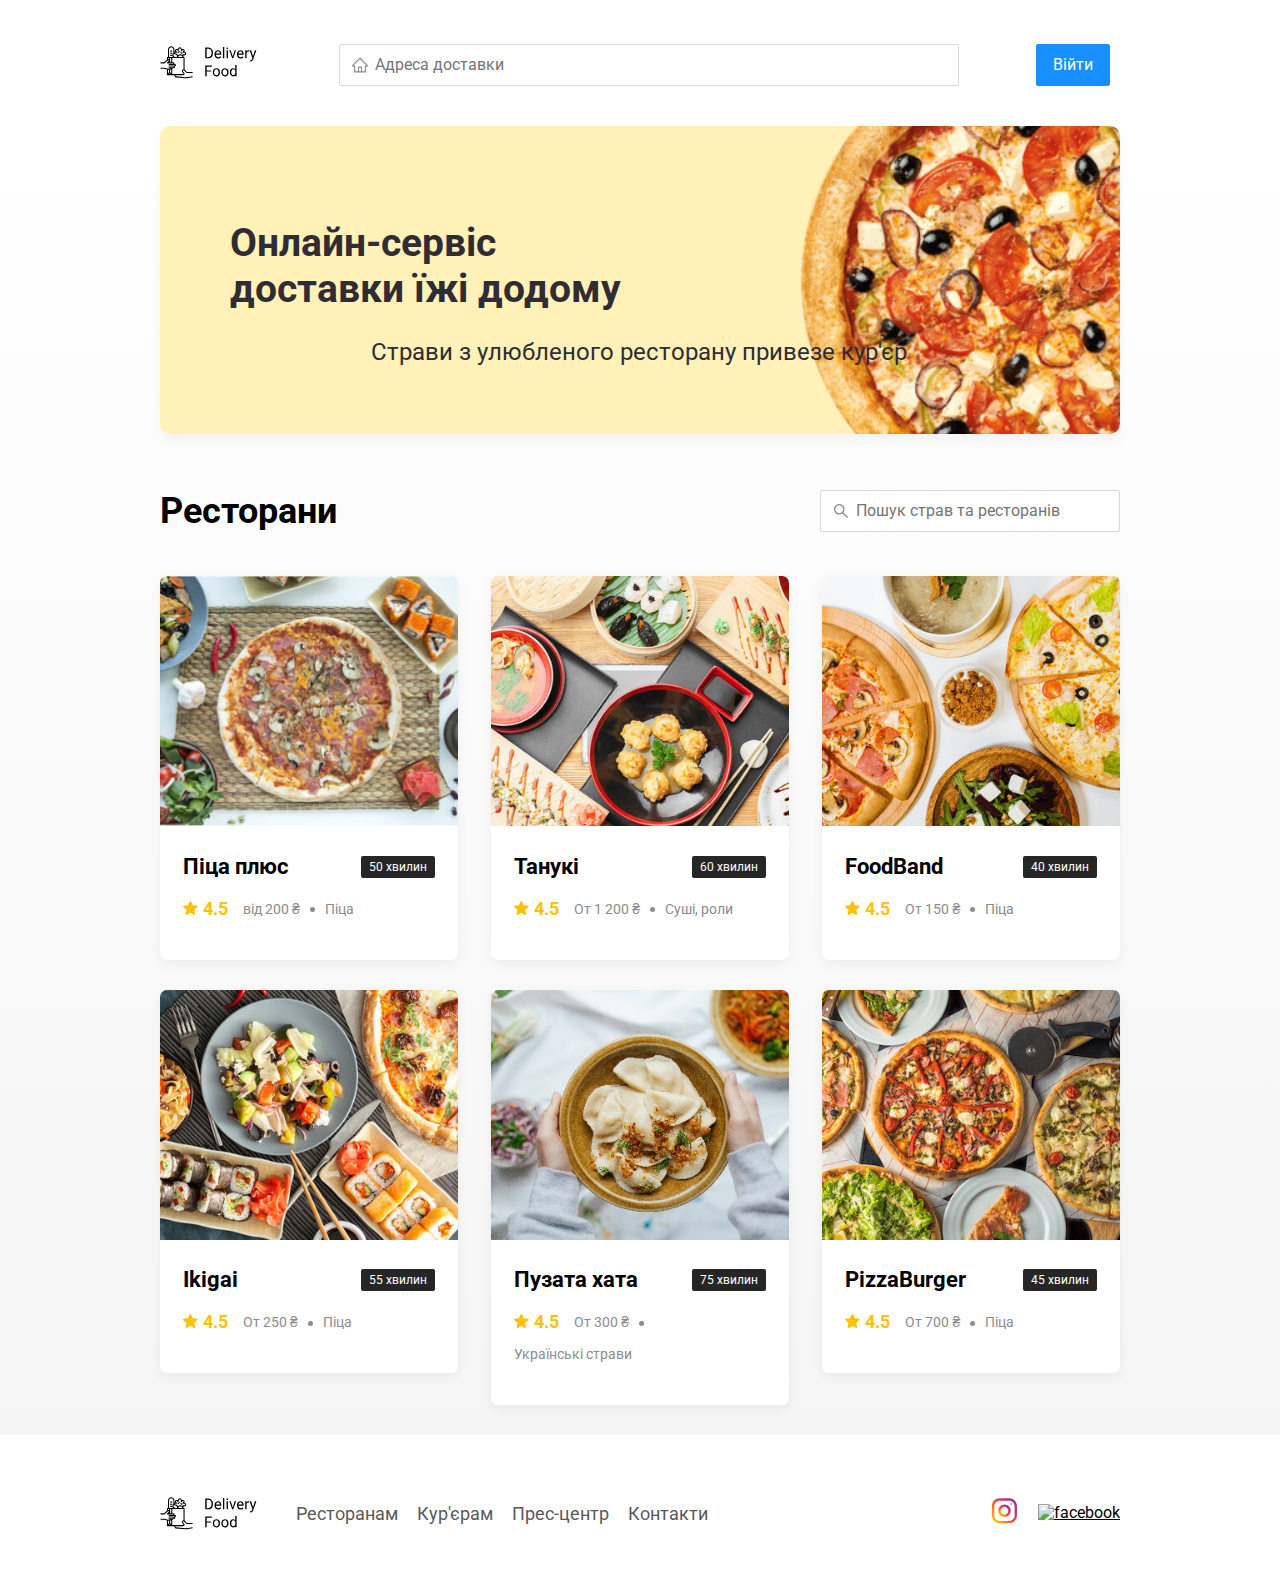
==== index.html @ c4ebf821 "Initial commit" ====
<!DOCTYPE html>
<html lang="uk">

<head>
	<meta charset="UTF-8" />
	<meta name="viewport" content="width=device-width, initial-scale=1.0" />
	<title>Delivery Food — доставка їжі додому</title>
	<link href="https://fonts.googleapis.com/css?family=Roboto:400,700&display=swap&subset=cyrillic" rel="stylesheet" />
	<link rel="stylesheet" href="css/normalize.css" />
	<link rel="stylesheet" href="css/style.css" />
	<script src="./js/main.js" defer></script>
</head>

<body>
	<div class="container">
		<header class="header">
			<a class="logo">
				<img src="img/icon/logo.svg" alt="Logo" />
			</a>
			<label class="address">
				<input type="text" class="input input-address" placeholder="Адреса доставки" />
			</label>
			<div class="buttons">
				<span class="user-name"></span>
				<button class="button button-primary button-auth">
					<span class="button-auth-svg"></span>
					<span class="button-text">Війти</span>
				</button>
				<button class="button button-cart" id="cart-button">
					<span class="button-cart-svg"></span>
					<span class="button-text">Кошик</span>
				</button>
				<button class="button button-primary button-out">
					<span class="button-text">Вийти</span>
					<span class="button-out-svg"></span>
				</button>
			</div>
		</header>
	</div>
	<!-- /.container  -->

	<main class="main">
		<div class="container">
			<section class="container-promo">
				<section class="promo pizza">
					<h1 class="promo-title">Онлайн-сервіс <br />доставки їжі додому</h1>
					<p class="promo-text">
						Страви з улюбленого ресторану привезе кур'єр
					</p>
				</section>
				<!-- <section class="promo kebab">
					<h1 class="promo-title">Шашлики <br> зі знижкою 35%</h1>
					<p class="promo-text">
						Закажіть шашлики у будь-якому ресторані до 24 серпня та отримайте знижку за промокодом VIVAT
					</p>
				</section>
				<section class="promo vegetables">
					<h1 class="promo-title">Знижка 20% на всю іжу <br> за промокодом LOVE.JS</h1>
					<p class="promo-text">
						Страву з ресторану привезуть разом із двома подарунковими книгами по фронтендуторана привезут вместе с двумя подарочными книгами по фронтенду
					</p>
				</section>
				<section class="promo sushi">
					<h1 class="promo-title">Сети зі знижкою до 30% <br> у ресторанах</h1>
					<p class="promo-text">
						Знижки на сети до 1 вересня за промокодом DADADA
					</p>
				</section> -->
			</section>
			<section class="restaurants">
				<div class="section-heading">
					<h2 class="section-title">Ресторани</h2>
					<label class="search">
						<input type="text" class="input input-search" placeholder="Пошук страв та ресторанів" />
					</label>
				</div>
				<div class="cards cards-restaurants">
					<a href="restaurant.html" class="card card-restaurant">
						<img src="img/pizza-plus/preview.jpg" alt="image" class="card-image" />
						<div class="card-text">
							<div class="card-heading">
								<h3 class="card-title">Піца плюс</h3>
								<span class="card-tag tag">50 хвилин</span>
							</div>
							<!-- /.card-heading -->
							<div class="card-info">
								<div class="rating">
									4.5
								</div>
								<div class="price">від 200 ₴</div>
								<div class="category">Піца</div>
							</div>
							<!-- /.card-info -->
						</div>
						<!-- /.card-text -->
					</a>
					<!-- /.card -->

					<a href="restaurant.html" class="card card-restaurant">
						<img src="img/tanuki/preview.jpg" alt="image" class="card-image" />
						<div class="card-text">
							<div class="card-heading">
								<h3 class="card-title">Танукі</h3>
								<span class="card-tag tag">60 хвилин</span>
							</div>
							<!-- /.card-heading -->
							<div class="card-info">
								<div class="rating">
									4.5
								</div>
								<div class="price">От 1 200 ₴</div>
								<div class="category">Суші, роли</div>
							</div>
							<!-- /.card-info -->
						</div>
						<!-- /.card-text -->
					</a>
					<!-- /.card -->

					<a href="restaurant.html" class="card card-restaurant">
						<img src="img/food-band/preview.jpg" alt="image" class="card-image" />
						<div class="card-text">
							<div class="card-heading">
								<h3 class="card-title">FoodBand</h3>
								<span class="card-tag tag">40 хвилин</span>
							</div>
							<!-- /.card-heading -->
							<div class="card-info">
								<div class="rating">
									4.5
								</div>
								<div class="price">От 150 ₴</div>
								<div class="category">Піца</div>
							</div>
							<!-- /.card-info -->
						</div>
						<!-- /.card-text -->
					</a>
					<!-- /.card -->

					<a href="restaurant.html" class="card card-restaurant">
						<img src="img/palki-skalki/preview.jpg" alt="image" class="card-image" />
						<div class="card-text">
							<div class="card-heading">
								<h3 class="card-title">Ikigai</h3>
								<span class="card-tag tag">55 хвилин</span>
							</div>
							<!-- /.card-heading -->
							<div class="card-info">
								<div class="rating">
									4.5
								</div>
								<div class="price">От 250 ₴</div>
								<div class="category">Піца</div>
							</div>
							<!-- /.card-info -->
						</div>
						<!-- /.card-text -->
					</a>
					<!-- /.card -->

					<a href="restaurant.html" class="card card-restaurant">
						<img src="img/gusi-lebedi/preview.jpg" alt="image" class="card-image" />
						<div class="card-text">
							<div class="card-heading">
								<h3 class="card-title">Пузата хата</h3>
								<span class="card-tag tag">75 хвилин</span>
							</div>
							<!-- /.card-heading -->
							<div class="card-info">
								<div class="rating">
									4.5
								</div>
								<div class="price">От 300 ₴</div>
								<div class="category">Українські страви</div>
							</div>
							<!-- /.card-info -->
						</div>
						<!-- /.card-text -->
					</a>
					<!-- /.card -->

					<a href="restaurant.html" class="card card-restaurant">
						<img src="img/pizza-burger/preview.jpg" alt="image" class="card-image" />
						<div class="card-text">
							<div class="card-heading">
								<h3 class="card-title">PizzaBurger</h3>
								<span class="card-tag tag">45 хвилин</span>
							</div>
							<!-- /.card-heading -->
							<div class="card-info">
								<div class="rating">
									4.5
								</div>
								<div class="price">От 700 ₴</div>
								<div class="category">Піца</div>
							</div>
							<!-- /.card-info -->
						</div>
						<!-- /.card-text -->
					</a>
					<!-- /.card -->
				</div>
				<!-- /.cards -->
			</section>
		</div>
		<!-- /.container -->
	</main>

	<footer class="footer">
		<div class="container">
			<div class="footer-block">
				<img src="img/icon/logo.svg" alt="logo" class="logo footer-logo" />
				<nav class="footer-nav">
					<a href="#" class="footer-link">Ресторанам </a>
					<a href="#" class="footer-link">Кур'єрам</a>
					<a href="#" class="footer-link">Прес-центр</a>
					<a href="#" class="footer-link">Контакти</a>
				</nav>
				<div class="social-links">
					<a href="#" class="social-link"><img src="img/social/instagram.svg" alt="instagram" /></a>
					<a href="#" class="social-link"><img src="img/social/fb.svg" alt="facebook" /></a>
				</div>
				<!-- /.social-links -->
			</div>
			<!-- /.footer-block -->
		</div>
	</footer>

	<div class="modal modal-cart">
		<div class="modal-dialog">
			<div class="modal-header">
				<h3 class="modal-title">Кошик</h3>
				<button class="close">&times;</button>
			</div>
			<!-- /.modal-header -->
			<div class="modal-body">
				<div class="food-row">
					<span class="food-name">Рол вугор стандарт</span>
					<strong class="food-price">250 ₴</strong>
					<div class="food-counter">
						<button class="counter-button">-</button>
						<span class="counter">1</span>
						<button class="counter-button">+</button>
					</div>
				</div>
				<!-- /.foods-row -->
				<div class="food-row">
					<span class="food-name">Рол вугор стандарт</span>
					<strong class="food-price">250 ₴</strong>
					<div class="food-counter">
						<button class="counter-button">-</button>
						<span class="counter">1</span>
						<button class="counter-button">+</button>
					</div>
				</div>
				<!-- /.foods-row -->
				<div class="food-row">
					<span class="food-name">Рол вугор стандарт</span>
					<strong class="food-price">250 ₴</strong>
					<div class="food-counter">
						<button class="counter-button">-</button>
						<span class="counter">1</span>
						<button class="counter-button">+</button>
					</div>
				</div>
				<!-- /.foods-row -->
				<div class="food-row">
					<span class="food-name">Рол вугор стандарт</span>
					<strong class="food-price">250 ₴</strong>
					<div class="food-counter">
						<button class="counter-button">-</button>
						<span class="counter">1</span>
						<button class="counter-button">+</button>
					</div>
				</div>
				<!-- /.foods-row -->
			</div>
			<!-- /.modal-body -->
			<div class="modal-footer">
				<span class="modal-pricetag">1250 ₴</span>
				<div class="footer-buttons">
					<button class="button button-primary">Оформити замовлення</button>
					<button class="button clear-cart">Скасувати</button>
				</div>
			</div>
			<!-- /.modal-footer -->
		</div>
		<!-- /.modal-dialog -->
	</div>

	<div class="modal-auth">
		<div class="modal-dialog modal-dialog-auth">
			<button class="close-auth">&times;</button>
			<form id="logInForm">
				<fieldset class="modal-body">
					<legend class="modal-title">Авторизація</legend>
					<label class="label-auth">
						<span>Логін</span>
						<input id="login" type="text">
					</label>
					<label class="label-auth">
						<span>Пароль</span>
						<input required id="password" type="password">
					</label>
				</fieldset>
				<!-- /.modal-body -->
				<span id="ps" class="hide">Будь ласка, ведіть свій логін та пароль</span>
				<div class="modal-footer">
					<div class="footer-buttons">
						<button class="button button-primary button-login" type="submit"><p>Війти</p></button>
					</div>
				</div>
			</form>
			<!-- /.modal-footer -->
		</div>
		<!-- /.modal-dialog -->
	</div>
</body>

</html>
---- css/style.css ----
* {
    box-sizing: border-box;
}

body {
    font-family: "Roboto", sans-serif;
    padding-top: 44px;
}

a,
button {
    cursor: pointer;
    color: inherit;
}
.required{
    border: 3px solid red
}
.hide {
    display: none;
}
#ps{
    margin: 20px auto;
}
.container {
    max-width: 1200px;
    margin: auto;
}
.button-login{
    width: 100%;
}


.header {
    display: flex;
    align-items: center;
    justify-content: space-between;
    margin-bottom: 40px;
}

.input {
    background-color: #ffffff;
    border: 1px solid #d9d9d9;
    border-radius: 2px;
    font-size: 16px;
    line-height: 24px;
    padding: 8px 8px 8px 35px;
    background-repeat: no-repeat;
    background-position: left 11px center;
}

.address {
    flex: 0.8;
}

.input-address {
    width: 100%;
    background-image: url(../img/icon/home.svg);
}

.search {
    margin-left: auto;
}

.input-search {
    width: 300px;
    background-image: url(../img/icon/search.svg);

}

.buttons {
    display: flex;
    align-items: center;
}

.button {
    display: flex;
    align-items: center;
    padding: 8px 16px;
    background: #ffffff;
    border: 1px solid #d9d9d9;
    box-sizing: border-box;
    box-shadow: 0 0 2px rgba(0, 0, 0, 0.0015);
    border-radius: 2px;
    color: #595959;
    font-size: 16px;
    line-height: 24px;
}

.button:hover {
    background: #1890ff;
    border: 1px solid #1890ff;
    color: #fff;
}


.button-primary {
    background: #1890ff;
    border: 1px solid #1890ff;
    color: #fff;
    margin-right: 10px;
}

.button-primary:hover {
    background: #ffffff;
    border: 1px solid #d9d9d9;
    color: #595959;
}

.button-icon {
    margin-right: 6px;
}

.button-card-text {
    margin-right: 10px;
}

.button-auth {
    background-position: 20px 13px;
}

.button-primary .button-auth-svg {
    width: 24px;
    height: 24px;
    background-color: #fff;
    -webkit-mask: url("../img/icon/user.svg") no-repeat 50% 50%;
    mask: url("../img/icon/user.svg") no-repeat 50% 50%;
    background-repeat: no-repeat;
}

.button-primary:hover .button-auth-svg {
    background-color: #595959;
}

.button .button-cart-svg {
    width: 24px;
    height: 24px;
    background-color: #595959;
    -webkit-mask: url("../img/icon/shopping-cart.svg") no-repeat 50% 50%;
    mask: url("../img/icon/shopping-cart.svg") no-repeat 50% 50%;
    background-repeat: no-repeat;
}

.button-primary .button-cart-svg {
    background-color: #fff;
}

.button:hover .button-cart-svg {
    background-color: #fff;
}

.button-primary:hover .button-cart-svg {
    background-color: #595959;
}

.button-cart {
    display: none;
    margin: 0 5px;
}

.button-out {
    display: none;
    margin: 0 5px;
}

.user-name {
    display: none;
    margin-right: 20px;
    font-weight: bold;
    font-size: 18px;
}

.promo-slider {

    width: 600px;
    height: 300px;

}

.promo {
    box-shadow: 0 7px 12px rgba(158, 158, 163, 0.1);
    border-radius: 10px;
    padding: 68px 70px;
    margin-bottom: 56px;
}

.pizza {
    background: #fff1b8 url(../img/promo/pizza.png) no-repeat top -100px right -250px / 830px
}

.kebab {
    background: #D6E4FF url(../img/promo/kebab.png) no-repeat top 45px right 40px / 450px;
}

.vegetables {
    background: #FFF566 url(../img/promo/vegetables.png) no-repeat top 0 right 0 / 825px
}

.sushi {
    background: #FFF1F0 url(../img/promo/sushi.png) no-repeat top 10px right 15px / 500px
}

.promo-title {
    font-style: normal;
    font-weight: bold;
    font-size: 39px;
    line-height: 46px;
    color: #302c34;
}

.promo-text {
    font-style: normal;
    font-weight: normal;
    font-size: 24px;
    line-height: 28px;
    color: #302c34;
    max-width: 538px;
}

.main {
    background: linear-gradient(180deg, rgba(245, 245, 245, 0) 1.04%, #f5f5f5 100%);
}

.section-heading {
    display: flex;
    align-items: center;
    margin-bottom: 44px;
}

.section-title {
    font-style: normal;
    font-weight: bold;
    font-size: 36px;
    line-height: 42px;
    margin: 0 30px 0 0;
    color: #000000;
}

.cards {
    display: flex;
    align-items: flex-start;
    justify-content: space-between;
    flex-wrap: wrap;
}

.card {
    background: #ffffff;
    box-shadow: 0 4px 12px rgba(0, 0, 0, 0.05);
    border-radius: 7px;
    overflow: hidden;
    margin-bottom: 30px;
    flex-basis: 31%;
    text-decoration: none;

}

.card-restaurant {
    cursor: pointer
}

.card-image {
    width: 100%;
    height: 250px;
    object-fit: cover;
}


.card-text {
    padding: 20px 23px 35px;
    min-height: 275px;
    display: flex;
    flex-direction: column;
}



.restaurants .card-text {
    min-height: auto;
}

.card-heading {
    display: flex;
    align-items: center;
    justify-content: space-between;
    margin-bottom: 10px;
}

.card-title {
    margin: 0;
    font-style: normal;
    font-weight: bold;
    font-size: 22px;
    line-height: 32px;
}

.card-title-reg {
    font-weight: 400;
}

.card-tag {
    font-style: normal;
    font-weight: normal;
    font-size: 12px;
    line-height: 20px;
    color: #ffffff;
    background: #262626;
    border-radius: 2px;
    padding: 1px 8px;
}

.card-info {
    display: flex;
    align-items: center;
    flex-wrap: wrap;
}

.card-buttons {
    display: flex;
    margin-top: 24px;
    flex-grow: 1;
    align-items: flex-end;
}

.card-price-bold {
    font-weight: bold;
    font-size: 20px;
    line-height: 32px;
    margin-left: 30px;
}

.rating {
    background-image: url("../img/icon/rating.svg");
    background-repeat: no-repeat;
    background-position: 0 7px;
    padding-left: 20px;
    margin-right: 26px;
    color: #ffc107;
    font-weight: bold;
    font-size: 18px;
    line-height: 32px;
}

.price,
.category {
    color: #8c8c8c;
    font-size: 18px;
    line-height: 32px;
}

.price {
    margin-right: 10px;
}

.ingredients {
    color: #8c8c8c;
    font-size: 18px;
    line-height: 21px;
}

.category {
    text-overflow: ellipsis;
    overflow: hidden;
    white-space: nowrap;
    max-width: 150px;
}

.price:after {
    content: "";
    width: 5px;
    height: 5px;
    background-color: #8c8c8c;
    display: inline-block;
    vertical-align: middle;
    border-radius: 50%;
    margin-left: 10px;
}

.footer {
    padding: 60px 0;
}

.footer-block {
    display: flex;
    align-items: center;
    justify-content: space-between;
}

.footer-nav {
    margin-left: 35px;
    margin-right: auto;
}

.footer-link {
    display: inline-block;
    color: #595959;
    font-style: normal;
    font-weight: normal;
    font-size: 18px;
    line-height: 21px;
    text-decoration: none;
}

.footer-link:not(:last-child) {
    margin-right: 15px;
}

.social-links {
    display: flex;
    align-items: center;
}

.social-link:not(:last-child) {
    margin-right: 21px;
}

.modal {
    position: fixed;
    left: 0;
    top: 0;
    width: 100%;
    height: 100%;
    background: rgba(0, 0, 0, 0.4);
    display: none;
    z-index: 999;
}

.modal-auth {
    position: fixed;
    left: 0;
    top: 0;
    width: 100%;
    height: 100%;
    background: rgba(0, 0, 0, 0.4);
    display: none;
    z-index: 999;
}

.is-open {
    display: flex;
}

.modal-dialog {
    max-width: 780px;
    width: 95%;
    background: #ffffff;
    border-radius: 5px;
    margin: auto;
    padding: 40px 45px;
}

.modal-dialog-auth {
    width: auto;
    position: relative;
}

.label-auth {
    display: block;
    margin: 30px;
}

.label-auth span {
    width: 80px;
    display: inline-block;
}

.modal-header {
    display: flex;
    align-items: center;
    justify-content: space-between;
    margin-bottom: 45px;
}

.modal-title {
    margin: 0;
    font-weight: bold;
    font-size: 36px;
    line-height: 42px;
}

.close {
    font-size: 36px;
    border: none;
    background-color: transparent;
}

.close-auth {
    font-size: 36px;
    border: none;
    background-color: transparent;
    position: absolute;
    top: 10px;
    right: 20px;
}

.modal-body {
    margin-bottom: 22px;
}

.food-row {
    display: flex;
    align-items: flex-start;
    justify-content: space-between;
    padding-bottom: 8px;
    border-bottom: 1px solid #d9d9d9;
    margin-bottom: 15px;
}

.food-name {
    font-weight: normal;
    font-size: 18px;
    line-height: 32px;
}

.food-price {
    margin-left: auto;
    margin-right: 47px;
    font-weight: bold;
    font-size: 20px;
    line-height: 32px;
}

.food-counter {
    display: flex;
    align-items: center;
}

.counter-button {
    display: flex;
    align-items: center;
    justify-content: center;
    width: 39px;
    height: 32px;
    background: #ffffff;
    border: 1px solid #40a9ff;
    box-sizing: border-box;
    border-radius: 2px;
    font-weight: normal;
    font-size: 14px;
    line-height: 22px;
    color: #40a9ff;
}

.counter-button:hover {
    background: #40a9ff;
    border: 1px solid #ffffff;
    color: #ffffff;
}

.counter {
    font-size: 16px;
    line-height: 24px;
    margin-left: 10px;
    margin-right: 10px;
}

.modal-footer {
    display: flex;
    align-items: center;
    justify-content: space-between;
}

.modal-auth .modal-footer {
    justify-content: flex-end;
}

.footer-buttons {
    display: flex;
    width: 100%;
    align-items: center;
}


p{
    margin: 0 auto;
}
.modal-pricetag {
    background: #262626;
    border-radius: 5px;
    color: #ffffff;
    padding: 15px 20px;
    font-size: 20px;
    line-height: 23px;
}

@media (max-width: 1366px) {
    .container {
        max-width: 960px;
    }

    .pizza {
        background-position: center right -300px;
        background-size: 750px;
    }


    .kebab {
        background-position: top -5px right -93px;
        background-size: 530px;
    }

    .vegetables {
        background-position: top 0 right -93px;
        background-size: 820px;
    }

    .sushi {
        background-position: center right -90px;
    }

    .rating {
        margin-right: 15px;
    }

    .category,
    .price {
        font-size: 14px;
    }
}

@media (max-width: 992px) {
    .container {
        max-width: 750px;
    }



    .pizza {
        padding: 50px;
        background-size: 500px;
        background-position: center right -200px;
    }


    .kebab {
        background-position: top 55px right -100px;
        background-size: 385px;
    }

    .vegetables {
        background-position: top 0 right -280px;
        background-size: 810px;
    }

    .sushi {
        background-position: top 30px right -175px;
    }



    .promo-text {
        font-size: 18px;
        max-width: 400px;
    }

    .card {
        flex-basis: 49%;
    }

    .footer-link {
        font-size: 16px;
    }
}

@media (max-width: 768px) {
    .container {
        max-width: 560px;
    }

    .card-info {
        flex-wrap: wrap;
    }

    .card .rating {
        flex-basis: 100%;
    }

    .card-title {
        font-size: 18px;
    }

    .card-text {
        min-height: 290px;
    }

    .card-price-bold {
        margin-left: 20px;
    }


    .pizza {
        background-size: 400px;
        background-position: bottom 50px right -200px;
    }


    .kebab {
        background-position: top -5px right -74px;
        background-size: 300px;
    }

    .vegetables {
        background-position: top 0 right -240px;
        background-size: 702px;
    }

    .sushi {
        background-position: top -24px right -75px;
        background-size: 302px;
    }

    .promo-title {
        font-size: 24px;
        line-height: 1.4;
    }

    .promo-text {
        margin-top: 0;
    }
}

@media (max-width: 578px) {
    .container {
        width: 90%;
    }

    .address {
        min-width: 100%;
        order: 1;
    }

    .header {
        flex-wrap: wrap;
    }

    .input-address {
        margin-top: 15px;
        order: 5;
        flex: 1;
    }

    .promo {
        background-image: none;
    }

    .promo-title {
        margin-bottom: 10px;
    }

    .section-title {
        font-size: 20px;
    }

    .card {
        flex-basis: 100%;
    }

    .card-text {
        min-height: auto;
    }

    .card-image {
        width: 100%;
    }

    .footer {
        padding: 30px 0;
    }

    .footer-block {
        align-items: flex-start;
    }

    .footer-nav {
        margin-left: 0;
        margin-right: 0;
        order: 0;
        display: flex;
        flex-direction: column;
    }

    .footer-logo {
        margin-right: 15px;
        order: 1;
    }

    .social-links {
        order: 2;
    }
}

@media (max-width: 480px) {
    .button-text {
        display: none;
    }

    .button-icon {
        margin: 0;
    }

    .user-name {
        margin: 10px;

    }

    .buttons {
        flex-wrap: wrap;
        margin-left: auto;
    }

    .button {
        min-height: 40px;
        padding: 5px 12px;

    }

    .button-out-svg {
        width: 24px;
        height: 24px;
        background-color: #fff;
        -webkit-mask: url(../img/icon/logout.svg) no-repeat 50% 50%;
        mask: url(../img/icon/logout.svg) no-repeat 50% 50%;
        background-repeat: no-repeat;
        -webkit-mask-size: 20px;
        mask-size: 20px;
    }

    .promo {
        padding: 20px;
    }

    .section-heading {
        flex-wrap: wrap;
    }

    .footer-block {
        flex-wrap: wrap;
        flex-direction: column;
        align-items: center;
    }

    .footer-logo {
        order: 0;
        margin-bottom: 20px;
    }

    .footer-nav {
        margin-bottom: 20px;
        text-align: center;
    }

    .footer-link:not(:last-child) {
        margin-right: 0;
    }
}
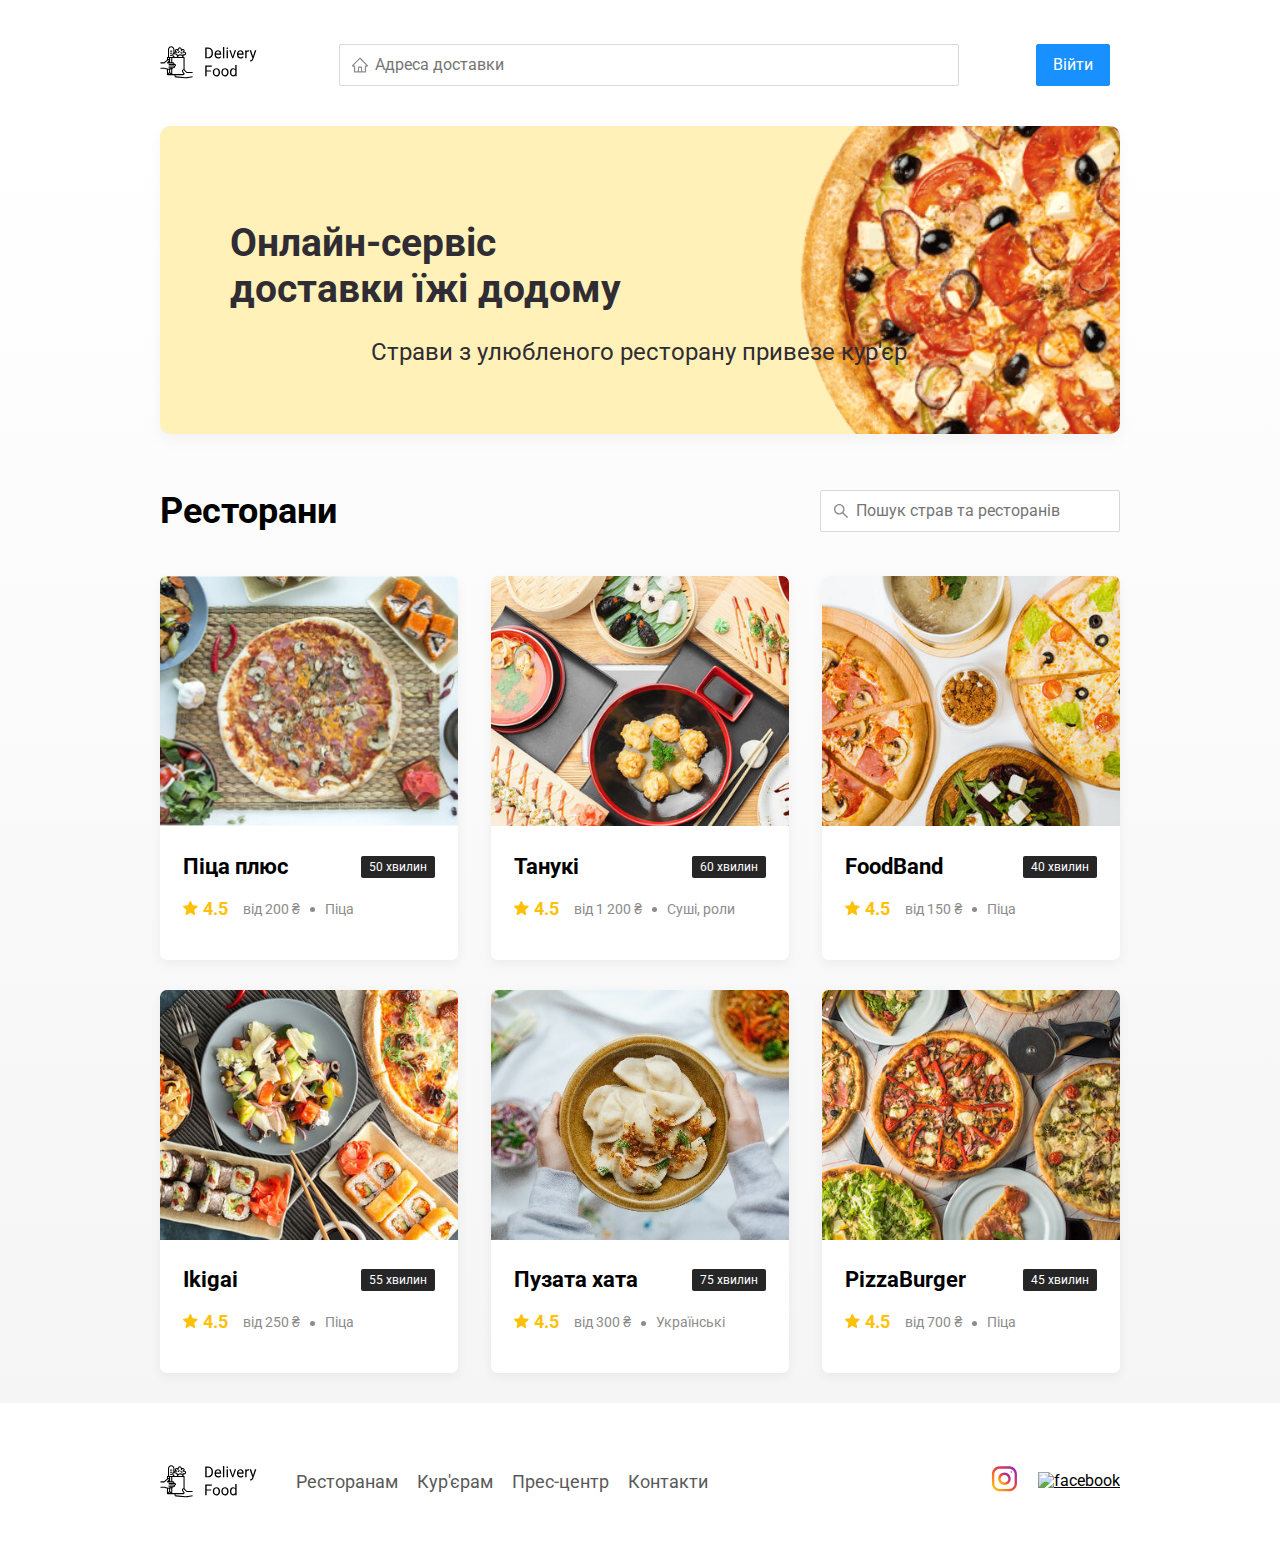
==== commit f7b6c6ac: "Add cardList" ====
--- a/index.html
+++ b/index.html
@@ -1,6 +1,5 @@
 <!DOCTYPE html>
 <html lang="uk">
-
 <head>
 	<meta charset="UTF-8" />
 	<meta name="viewport" content="width=device-width, initial-scale=1.0" />
@@ -8,9 +7,9 @@
 	<link href="https://fonts.googleapis.com/css?family=Roboto:400,700&display=swap&subset=cyrillic" rel="stylesheet" />
 	<link rel="stylesheet" href="css/normalize.css" />
 	<link rel="stylesheet" href="css/style.css" />
-	<script src="./js/main.js" defer></script>
+
+	<script src="./js/main.js" type="module" defer></script>
 </head>
-
 <body>
 	<div class="container">
 		<header class="header">
@@ -75,131 +74,7 @@
 					</label>
 				</div>
 				<div class="cards cards-restaurants">
-					<a href="restaurant.html" class="card card-restaurant">
-						<img src="img/pizza-plus/preview.jpg" alt="image" class="card-image" />
-						<div class="card-text">
-							<div class="card-heading">
-								<h3 class="card-title">Піца плюс</h3>
-								<span class="card-tag tag">50 хвилин</span>
-							</div>
-							<!-- /.card-heading -->
-							<div class="card-info">
-								<div class="rating">
-									4.5
-								</div>
-								<div class="price">від 200 ₴</div>
-								<div class="category">Піца</div>
-							</div>
-							<!-- /.card-info -->
-						</div>
-						<!-- /.card-text -->
-					</a>
-					<!-- /.card -->
-
-					<a href="restaurant.html" class="card card-restaurant">
-						<img src="img/tanuki/preview.jpg" alt="image" class="card-image" />
-						<div class="card-text">
-							<div class="card-heading">
-								<h3 class="card-title">Танукі</h3>
-								<span class="card-tag tag">60 хвилин</span>
-							</div>
-							<!-- /.card-heading -->
-							<div class="card-info">
-								<div class="rating">
-									4.5
-								</div>
-								<div class="price">От 1 200 ₴</div>
-								<div class="category">Суші, роли</div>
-							</div>
-							<!-- /.card-info -->
-						</div>
-						<!-- /.card-text -->
-					</a>
-					<!-- /.card -->
-
-					<a href="restaurant.html" class="card card-restaurant">
-						<img src="img/food-band/preview.jpg" alt="image" class="card-image" />
-						<div class="card-text">
-							<div class="card-heading">
-								<h3 class="card-title">FoodBand</h3>
-								<span class="card-tag tag">40 хвилин</span>
-							</div>
-							<!-- /.card-heading -->
-							<div class="card-info">
-								<div class="rating">
-									4.5
-								</div>
-								<div class="price">От 150 ₴</div>
-								<div class="category">Піца</div>
-							</div>
-							<!-- /.card-info -->
-						</div>
-						<!-- /.card-text -->
-					</a>
-					<!-- /.card -->
-
-					<a href="restaurant.html" class="card card-restaurant">
-						<img src="img/palki-skalki/preview.jpg" alt="image" class="card-image" />
-						<div class="card-text">
-							<div class="card-heading">
-								<h3 class="card-title">Ikigai</h3>
-								<span class="card-tag tag">55 хвилин</span>
-							</div>
-							<!-- /.card-heading -->
-							<div class="card-info">
-								<div class="rating">
-									4.5
-								</div>
-								<div class="price">От 250 ₴</div>
-								<div class="category">Піца</div>
-							</div>
-							<!-- /.card-info -->
-						</div>
-						<!-- /.card-text -->
-					</a>
-					<!-- /.card -->
-
-					<a href="restaurant.html" class="card card-restaurant">
-						<img src="img/gusi-lebedi/preview.jpg" alt="image" class="card-image" />
-						<div class="card-text">
-							<div class="card-heading">
-								<h3 class="card-title">Пузата хата</h3>
-								<span class="card-tag tag">75 хвилин</span>
-							</div>
-							<!-- /.card-heading -->
-							<div class="card-info">
-								<div class="rating">
-									4.5
-								</div>
-								<div class="price">От 300 ₴</div>
-								<div class="category">Українські страви</div>
-							</div>
-							<!-- /.card-info -->
-						</div>
-						<!-- /.card-text -->
-					</a>
-					<!-- /.card -->
-
-					<a href="restaurant.html" class="card card-restaurant">
-						<img src="img/pizza-burger/preview.jpg" alt="image" class="card-image" />
-						<div class="card-text">
-							<div class="card-heading">
-								<h3 class="card-title">PizzaBurger</h3>
-								<span class="card-tag tag">45 хвилин</span>
-							</div>
-							<!-- /.card-heading -->
-							<div class="card-info">
-								<div class="rating">
-									4.5
-								</div>
-								<div class="price">От 700 ₴</div>
-								<div class="category">Піца</div>
-							</div>
-							<!-- /.card-info -->
-						</div>
-						<!-- /.card-text -->
-					</a>
-					<!-- /.card -->
+					
 				</div>
 				<!-- /.cards -->
 			</section>
@@ -301,11 +176,11 @@
 					</label>
 					<label class="label-auth">
 						<span>Пароль</span>
-						<input required id="password" type="password">
+						<input id="password" type="password">
 					</label>
+					<span id="ps" class="hide">Будь ласка, ведіть свій логін та пароль</span>
 				</fieldset>
 				<!-- /.modal-body -->
-				<span id="ps" class="hide">Будь ласка, ведіть свій логін та пароль</span>
 				<div class="modal-footer">
 					<div class="footer-buttons">
 						<button class="button button-primary button-login" type="submit"><p>Війти</p></button>
--- a/css/style.css
+++ b/css/style.css
@@ -19,7 +19,12 @@
     display: none;
 }
 #ps{
-    margin: 20px auto;
+    margin: 30px;
+    width: 100%;
+}
+
+.remove-scroll{
+    overflow-y: clip;
 }
 .container {
     max-width: 1200px;
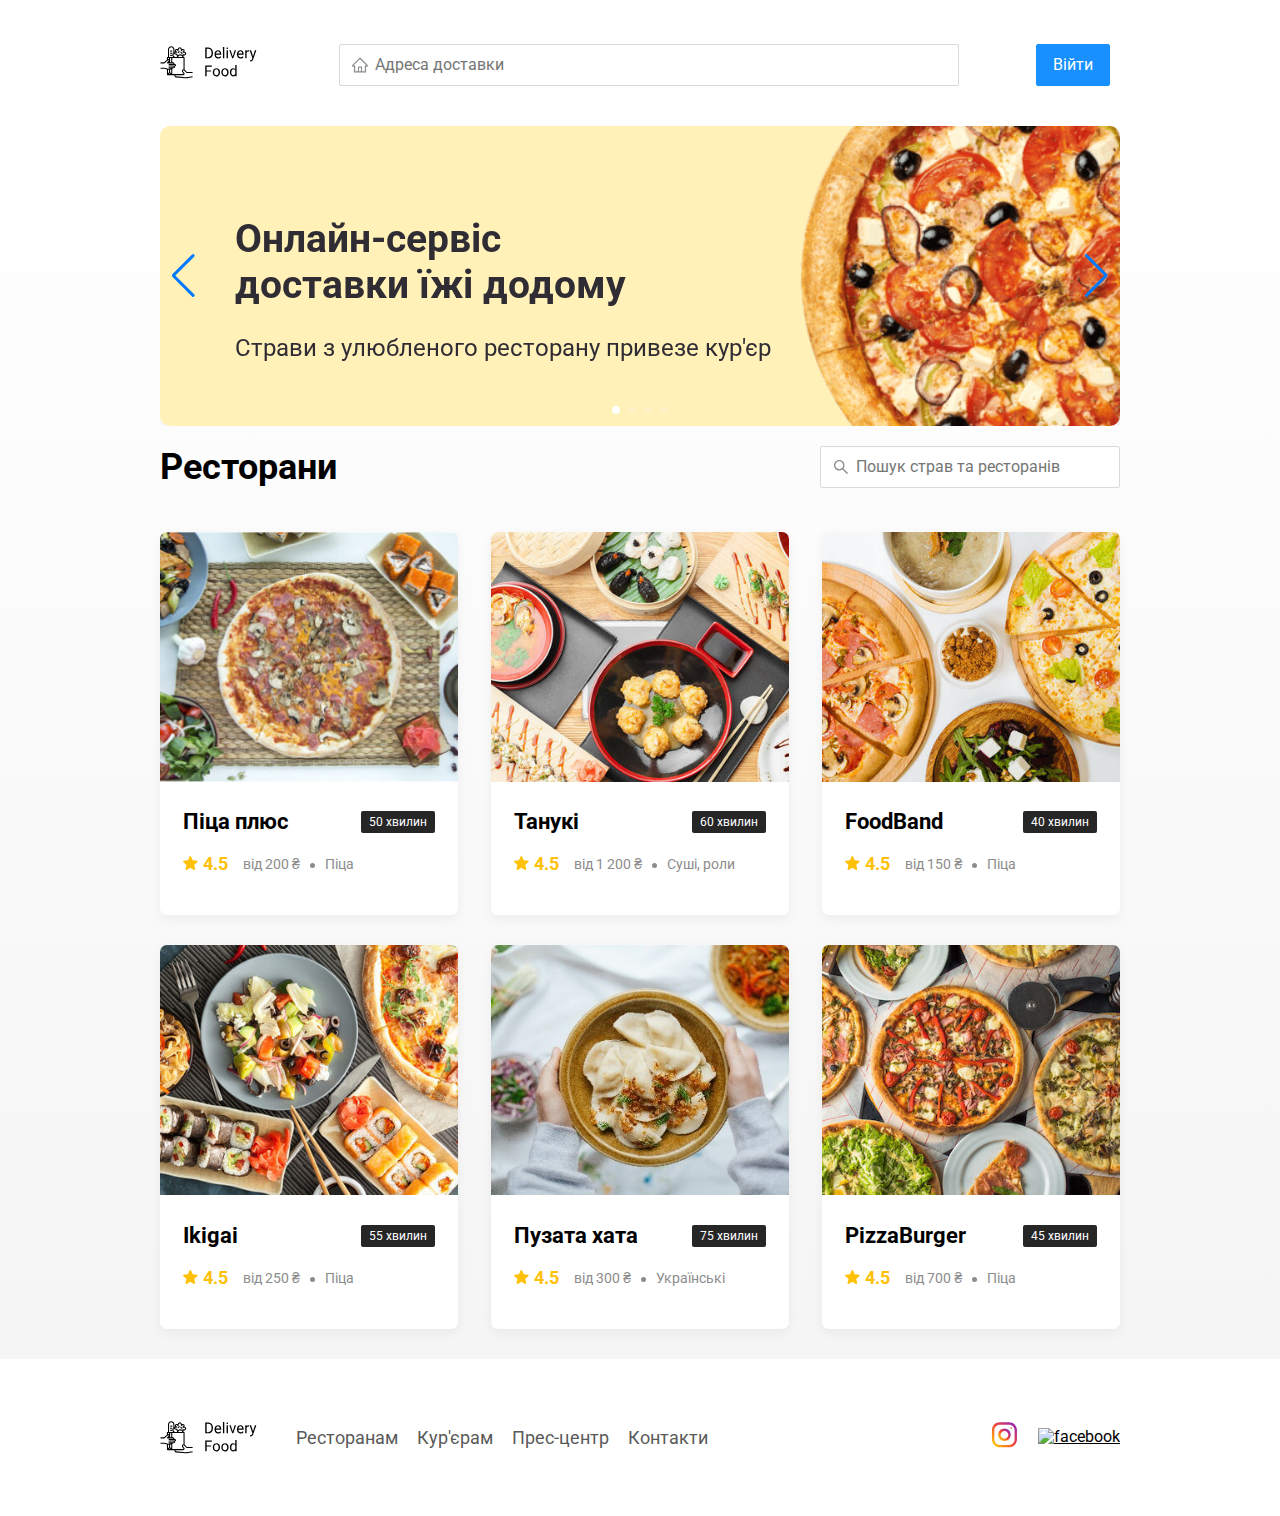
==== commit fd45d0aa: "Add slider" ====
--- a/index.html
+++ b/index.html
@@ -3,12 +3,18 @@
 <head>
 	<meta charset="UTF-8" />
 	<meta name="viewport" content="width=device-width, initial-scale=1.0" />
+	<link
+		rel="stylesheet"
+		href="https://cdn.jsdelivr.net/npm/swiper@11/swiper-bundle.min.css"
+	/>
 	<title>Delivery Food — доставка їжі додому</title>
 	<link href="https://fonts.googleapis.com/css?family=Roboto:400,700&display=swap&subset=cyrillic" rel="stylesheet" />
 	<link rel="stylesheet" href="css/normalize.css" />
 	<link rel="stylesheet" href="css/style.css" />
-
+	<script src="https://cdn.jsdelivr.net/npm/swiper@11/swiper-bundle.min.js"></script>
+  
 	<script src="./js/main.js" type="module" defer></script>
+	<script src="./js/swiper.js" type="module" defer></script>
 </head>
 <body>
 	<div class="container">
@@ -36,36 +42,42 @@
 			</div>
 		</header>
 	</div>
-	<!-- /.container  -->
 
 	<main class="main">
 		<div class="container">
-			<section class="container-promo">
-				<section class="promo pizza">
+			<section class="container-promo swiper">
+				<div class="swiper-wrapper">
+				  <section class="swiper-slide promo pizza">
 					<h1 class="promo-title">Онлайн-сервіс <br />доставки їжі додому</h1>
 					<p class="promo-text">
-						Страви з улюбленого ресторану привезе кур'єр
-					</p>
-				</section>
-				<!-- <section class="promo kebab">
+					  Страви з улюбленого ресторану привезе кур'єр
+					</p>
+				  </section>
+				  <section class="swiper-slide promo kebab">
 					<h1 class="promo-title">Шашлики <br> зі знижкою 35%</h1>
 					<p class="promo-text">
-						Закажіть шашлики у будь-якому ресторані до 24 серпня та отримайте знижку за промокодом VIVAT
-					</p>
-				</section>
-				<section class="promo vegetables">
+					  Закажіть шашлики у будь-якому ресторані до 24 серпня та отримайте знижку за промокодом VIVAT
+					</p>
+				  </section>
+				  <section class="swiper-slide promo vegetables">
 					<h1 class="promo-title">Знижка 20% на всю іжу <br> за промокодом LOVE.JS</h1>
 					<p class="promo-text">
-						Страву з ресторану привезуть разом із двома подарунковими книгами по фронтендуторана привезут вместе с двумя подарочными книгами по фронтенду
-					</p>
-				</section>
-				<section class="promo sushi">
+					  Страву з ресторану привезуть разом із двома подарунковими книгами по фронтенду
+					</p>
+				  </section>
+				  <section class="swiper-slide promo sushi">
 					<h1 class="promo-title">Сети зі знижкою до 30% <br> у ресторанах</h1>
 					<p class="promo-text">
-						Знижки на сети до 1 вересня за промокодом DADADA
-					</p>
-				</section> -->
+					  Знижки на сети до 1 вересня за промокодом DADADA
+					</p>
+				  </section>
+				</div>
+				
+				<div class="swiper-button-next"></div>
+				<div class="swiper-button-prev"></div>
+				<div class="swiper-pagination"></div>
 			</section>
+			  
 			<section class="restaurants">
 				<div class="section-heading">
 					<h2 class="section-title">Ресторани</h2>
@@ -80,6 +92,7 @@
 			</section>
 		</div>
 		<!-- /.container -->
+
 	</main>
 
 	<footer class="footer">
--- a/css/style.css
+++ b/css/style.css
@@ -180,12 +180,23 @@
     height: 300px;
 
 }
+.container-promo{
+    margin: 20px 0;
+}
+
+.slider-swipe{
+    background-color: transparent;
+}
 
 .promo {
     box-shadow: 0 7px 12px rgba(158, 158, 163, 0.1);
     border-radius: 10px;
-    padding: 68px 70px;
     margin-bottom: 56px;
+    display: flex;
+    flex-direction: column;
+    align-items: flex-start;
+    justify-content: center;
+    padding-left: 75px;
 }
 
 .pizza {
@@ -197,7 +208,7 @@
 }
 
 .vegetables {
-    background: #FFF566 url(../img/promo/vegetables.png) no-repeat top 0 right 0 / 825px
+    background: #FFF566 url(../img/promo/vegetables.webp) no-repeat top 0 right 0 / 505px
 }
 
 .sushi {
@@ -219,8 +230,22 @@
     line-height: 28px;
     color: #302c34;
     max-width: 538px;
-}
-
+    margin: 0;
+}
+.swiper {
+    width: 100%;
+    height: 300px;
+}
+/* .swiper-slide {
+    display: flex;
+    align-items: center;
+    justify-content: center;
+    font-size: 18px;
+    color: #fff;
+} */
+.swiper-pagination-bullet {
+    background: #fff;
+}
 .main {
     background: linear-gradient(180deg, rgba(245, 245, 245, 0) 1.04%, #f5f5f5 100%);
 }
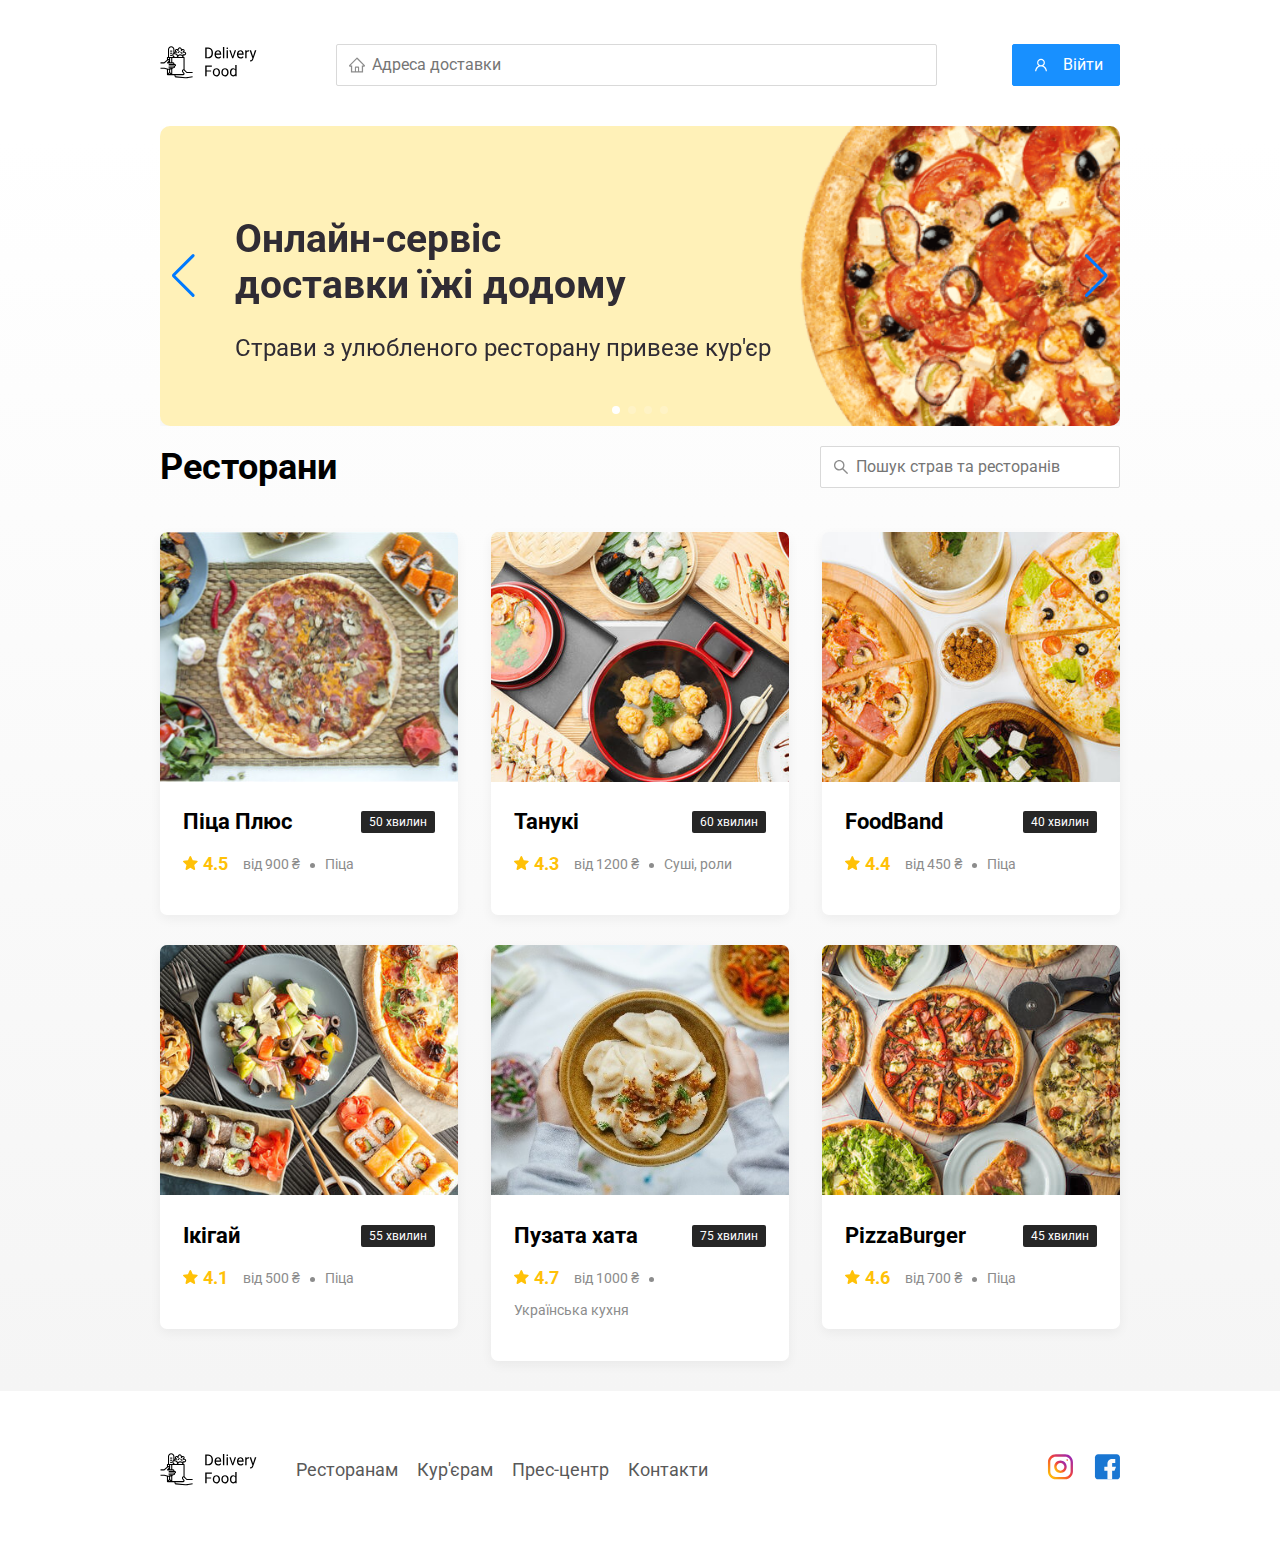
==== commit a8d8bd7d: "Add cart" ====
--- a/index.html
+++ b/index.html
@@ -166,7 +166,7 @@
 			</div>
 			<!-- /.modal-body -->
 			<div class="modal-footer">
-				<span class="modal-pricetag">1250 ₴</span>
+				<span class="button modal-pricetag">1250 ₴</span>
 				<div class="footer-buttons">
 					<button class="button button-primary">Оформити замовлення</button>
 					<button class="button clear-cart">Скасувати</button>
--- a/css/style.css
+++ b/css/style.css
@@ -99,10 +99,11 @@
 
 
 .button-primary {
+    gap: 10px;
     background: #1890ff;
     border: 1px solid #1890ff;
     color: #fff;
-    margin-right: 10px;
+    /* margin-right: 10px; */
 }
 
 .button-primary:hover {
@@ -568,281 +569,7 @@
     line-height: 22px;
     color: #40a9ff;
 }
-
-.counter-button:hover {
-    background: #40a9ff;
-    border: 1px solid #ffffff;
-    color: #ffffff;
-}
-
-.counter {
-    font-size: 16px;
-    line-height: 24px;
-    margin-left: 10px;
-    margin-right: 10px;
-}
-
-.modal-footer {
-    display: flex;
-    align-items: center;
-    justify-content: space-between;
-}
-
-.modal-auth .modal-footer {
-    justify-content: flex-end;
-}
-
-.footer-buttons {
-    display: flex;
-    width: 100%;
-    align-items: center;
-}
-
-
-p{
-    margin: 0 auto;
-}
-.modal-pricetag {
-    background: #262626;
-    border-radius: 5px;
-    color: #ffffff;
-    padding: 15px 20px;
-    font-size: 20px;
-    line-height: 23px;
-}
-
-@media (max-width: 1366px) {
-    .container {
-        max-width: 960px;
-    }
-
-    .pizza {
-        background-position: center right -300px;
-        background-size: 750px;
-    }
-
-
-    .kebab {
-        background-position: top -5px right -93px;
-        background-size: 530px;
-    }
-
-    .vegetables {
-        background-position: top 0 right -93px;
-        background-size: 820px;
-    }
-
-    .sushi {
-        background-position: center right -90px;
-    }
-
-    .rating {
-        margin-right: 15px;
-    }
-
-    .category,
-    .price {
-        font-size: 14px;
-    }
-}
-
-@media (max-width: 992px) {
-    .container {
-        max-width: 750px;
-    }
-
-
-
-    .pizza {
-        padding: 50px;
-        background-size: 500px;
-        background-position: center right -200px;
-    }
-
-
-    .kebab {
-        background-position: top 55px right -100px;
-        background-size: 385px;
-    }
-
-    .vegetables {
-        background-position: top 0 right -280px;
-        background-size: 810px;
-    }
-
-    .sushi {
-        background-position: top 30px right -175px;
-    }
-
-
-
-    .promo-text {
-        font-size: 18px;
-        max-width: 400px;
-    }
-
-    .card {
-        flex-basis: 49%;
-    }
-
-    .footer-link {
-        font-size: 16px;
-    }
-}
-
-@media (max-width: 768px) {
-    .container {
-        max-width: 560px;
-    }
-
-    .card-info {
-        flex-wrap: wrap;
-    }
-
-    .card .rating {
-        flex-basis: 100%;
-    }
-
-    .card-title {
-        font-size: 18px;
-    }
-
-    .card-text {
-        min-height: 290px;
-    }
-
-    .card-price-bold {
-        margin-left: 20px;
-    }
-
-
-    .pizza {
-        background-size: 400px;
-        background-position: bottom 50px right -200px;
-    }
-
-
-    .kebab {
-        background-position: top -5px right -74px;
-        background-size: 300px;
-    }
-
-    .vegetables {
-        background-position: top 0 right -240px;
-        background-size: 702px;
-    }
-
-    .sushi {
-        background-position: top -24px right -75px;
-        background-size: 302px;
-    }
-
-    .promo-title {
-        font-size: 24px;
-        line-height: 1.4;
-    }
-
-    .promo-text {
-        margin-top: 0;
-    }
-}
-
-@media (max-width: 578px) {
-    .container {
-        width: 90%;
-    }
-
-    .address {
-        min-width: 100%;
-        order: 1;
-    }
-
-    .header {
-        flex-wrap: wrap;
-    }
-
-    .input-address {
-        margin-top: 15px;
-        order: 5;
-        flex: 1;
-    }
-
-    .promo {
-        background-image: none;
-    }
-
-    .promo-title {
-        margin-bottom: 10px;
-    }
-
-    .section-title {
-        font-size: 20px;
-    }
-
-    .card {
-        flex-basis: 100%;
-    }
-
-    .card-text {
-        min-height: auto;
-    }
-
-    .card-image {
-        width: 100%;
-    }
-
-    .footer {
-        padding: 30px 0;
-    }
-
-    .footer-block {
-        align-items: flex-start;
-    }
-
-    .footer-nav {
-        margin-left: 0;
-        margin-right: 0;
-        order: 0;
-        display: flex;
-        flex-direction: column;
-    }
-
-    .footer-logo {
-        margin-right: 15px;
-        order: 1;
-    }
-
-    .social-links {
-        order: 2;
-    }
-}
-
-@media (max-width: 480px) {
-    .button-text {
-        display: none;
-    }
-
-    .button-icon {
-        margin: 0;
-    }
-
-    .user-name {
-        margin: 10px;
-
-    }
-
-    .buttons {
-        flex-wrap: wrap;
-        margin-left: auto;
-    }
-
-    .button {
-        min-height: 40px;
-        padding: 5px 12px;
-
-    }
-
-    .button-out-svg {
+.button-out-svg {
         width: 24px;
         height: 24px;
         background-color: #fff;
@@ -853,6 +580,288 @@
         mask-size: 20px;
     }
 
+.counter-button:hover {
+    background: #40a9ff;
+    border: 1px solid #ffffff;
+    color: #ffffff;
+}
+
+.counter {
+    font-size: 16px;
+    line-height: 24px;
+    margin-left: 10px;
+    margin-right: 10px;
+}
+
+.modal-footer {
+    display: flex;
+    align-items: center;
+    justify-content: space-between;
+}
+
+.modal-auth .modal-footer {
+    justify-content: flex-end;
+}
+
+.footer-buttons {
+    gap: 10px;
+    display: flex;
+    width: 100%;
+    align-items: center;
+    justify-content: flex-end;
+}
+
+
+p{
+    margin: 0 auto;
+}
+.modal-pricetag {
+    background: #262626;
+    border-radius: 5px;
+    color: #ffffff;
+    padding: 15px 20px;
+    font-size: 20px;
+    line-height: 23px;
+    width: auto;
+    white-space: nowrap; 
+    box-sizing: border-box;
+}
+
+@media (max-width: 1366px) {
+    .container {
+        max-width: 960px;
+    }
+
+    .pizza {
+        background-position: center right -300px;
+        background-size: 750px;
+    }
+
+
+    .kebab {
+        background-position: top -5px right -93px;
+        background-size: 530px;
+    }
+
+    .vegetables {
+        background-position: top 0 right -93px;
+        background-size: 600px;
+    }
+
+    .sushi {
+        background-position: center right -90px;
+    }
+
+    .rating {
+        margin-right: 15px;
+    }
+
+    .category,
+    .price {
+        font-size: 14px;
+    }
+}
+
+@media (max-width: 992px) {
+    .container {
+        max-width: 750px;
+    }
+
+
+
+    .pizza {
+        padding: 50px;
+        background-size: 500px;
+        background-position: center right -200px;
+    }
+
+
+    .kebab {
+        background-position: top 55px right -100px;
+        background-size: 385px;
+    }
+
+    .vegetables {
+        background-position: top 0 right -280px;
+        background-size: 410px;
+    }
+
+    .sushi {
+        background-position: top 30px right -175px;
+    }
+
+
+
+    .promo-text {
+        font-size: 18px;
+        max-width: 400px;
+    }
+
+    .card {
+        flex-basis: 49%;
+    }
+
+    .footer-link {
+        font-size: 16px;
+    }
+}
+
+@media (max-width: 768px) {
+    .container {
+        max-width: 560px;
+    }
+
+    .card-info {
+        flex-wrap: wrap;
+    }
+
+    .card .rating {
+        flex-basis: 100%;
+    }
+
+    .card-title {
+        font-size: 18px;
+    }
+
+    .card-text {
+        min-height: 290px;
+    }
+
+    .card-price-bold {
+        margin-left: 20px;
+    }
+
+
+    .pizza {
+        background-size: 400px;
+        background-position: bottom 50px right -200px;
+    }
+
+
+    .kebab {
+        background-position: top -5px right -74px;
+        background-size: 300px;
+    }
+
+    .vegetables {
+        background-position: top 0 right -240px;
+        background-size: 402px;
+    }
+
+    .sushi {
+        background-position: top -24px right -75px;
+        background-size: 302px;
+    }
+
+    .promo-title {
+        font-size: 24px;
+        line-height: 1.4;
+    }
+
+    .promo-text {
+        margin-top: 0;
+    }
+}
+
+@media (max-width: 578px) {
+    .button{
+        font-size: 12px;
+
+    }
+    .container {
+        width: 90%;
+    }
+
+    .address {
+        min-width: 100%;
+        order: 1;
+    }
+
+    .header {
+        flex-wrap: wrap;
+    }
+
+    .input-address {
+        margin-top: 15px;
+        order: 5;
+        flex: 1;
+    }
+
+    .promo {
+        background-image: none;
+    }
+
+    .promo-title {
+        margin-bottom: 10px;
+    }
+
+    .section-title {
+        font-size: 20px;
+    }
+
+    .card {
+        flex-basis: 100%;
+    }
+
+    .card-text {
+        min-height: auto;
+    }
+
+    .card-image {
+        width: 100%;
+    }
+
+    .footer {
+        padding: 30px 0;
+    }
+
+    .footer-block {
+        align-items: flex-start;
+    }
+
+    .footer-nav {
+        margin-left: 0;
+        margin-right: 0;
+        order: 0;
+        display: flex;
+        flex-direction: column;
+    }
+
+    .footer-logo {
+        margin-right: 15px;
+        order: 1;
+    }
+
+    .social-links {
+        order: 2;
+    }
+}
+
+@media (max-width: 480px) {
+    .button-text {
+        display: none;
+    }
+
+    .button-icon {
+        margin: 0;
+    }
+
+    .user-name {
+        margin: 10px;
+
+    }
+
+    .buttons {
+        flex-wrap: wrap;
+        margin-left: auto;
+    }
+
+    .button {
+        min-height: 40px;
+        padding: 5px 12px;
+    }
+
+    
     .promo {
         padding: 20px;
     }
